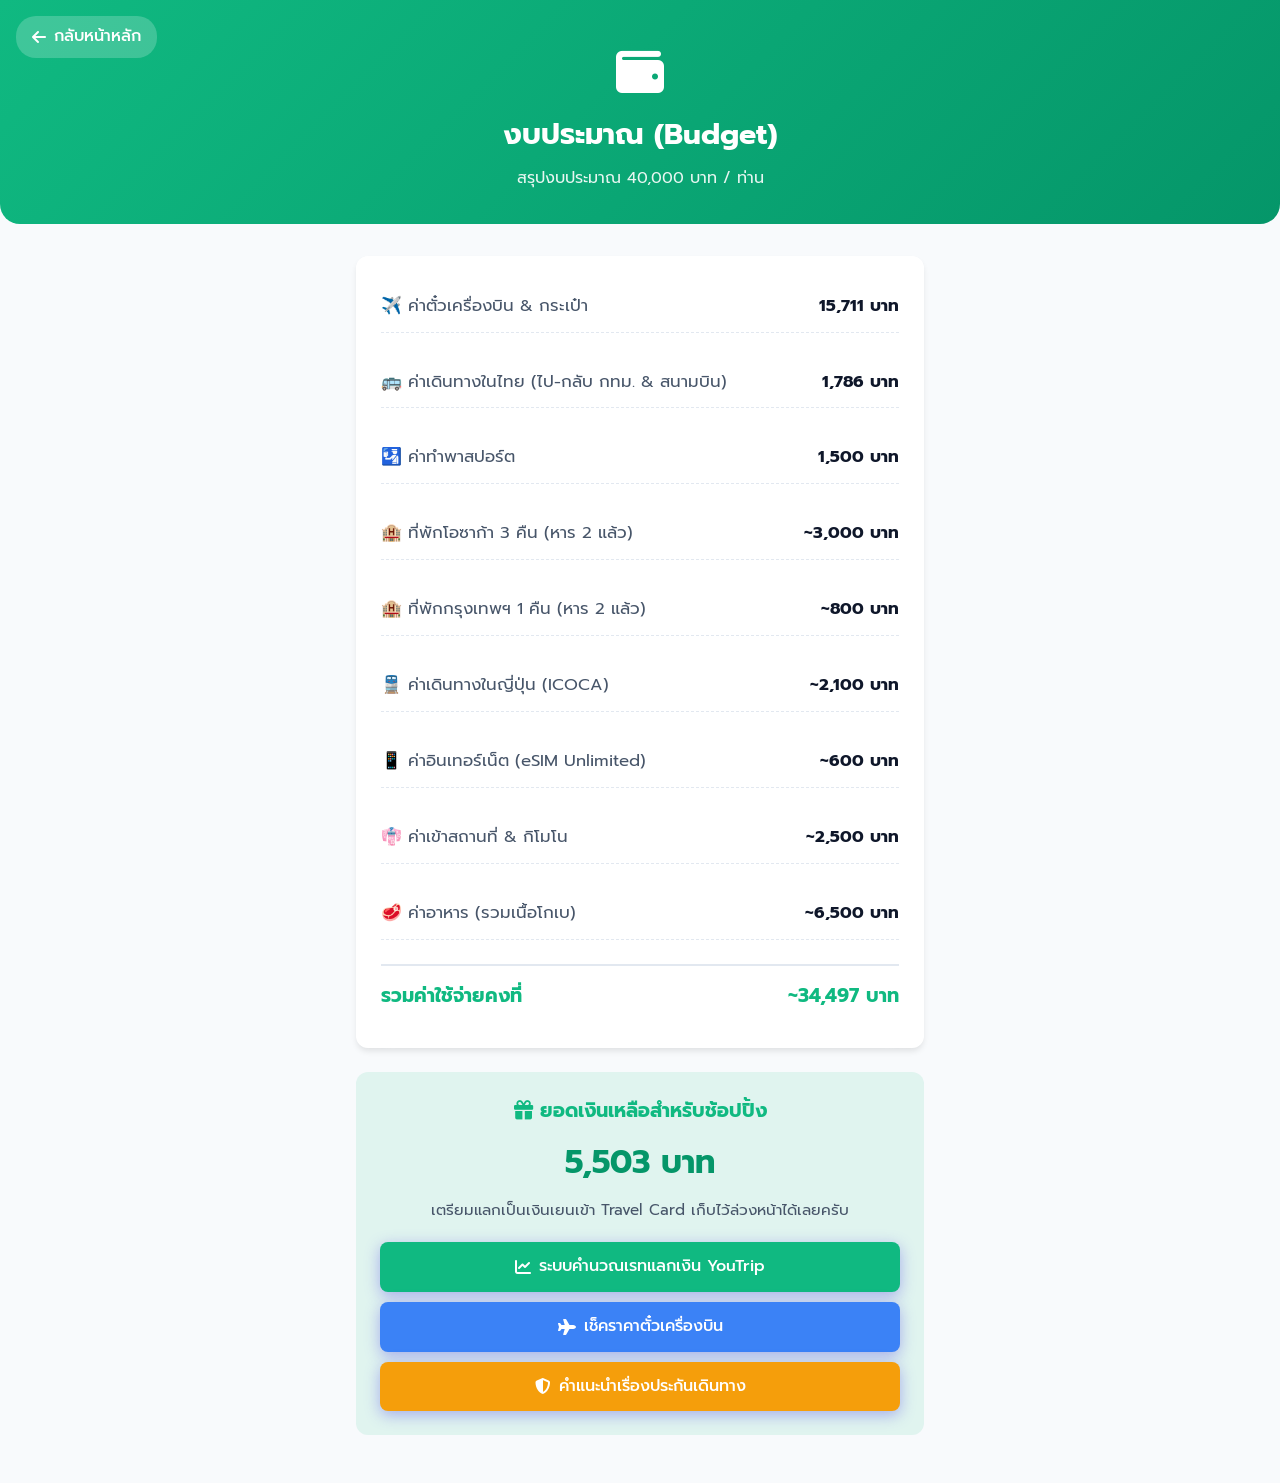
==== budget_tracker.html @ eeccd2e4 "Add files via upload" ====
<!DOCTYPE html>
<html lang="th">
<head>
    <meta charset="UTF-8">
    <meta name="viewport" content="width=device-width, initial-scale=1.0">
    <title>Budget & Finance | งบประมาณและการเงิน</title>
    <link rel="stylesheet" href="css/style.css">
    <link href="https://fonts.googleapis.com/css2?family=Inter:wght@300;400;500;600;700&family=Prompt:wght@300;400;500;600;700&display=swap" rel="stylesheet">
    <link rel="stylesheet" href="https://cdnjs.cloudflare.com/ajax/libs/font-awesome/6.4.0/css/all.min.css">
    <style>
        .page-header {
            background: linear-gradient(135deg, #10b981 0%, #059669 100%);
            color: white;
            padding: 3rem 1rem 2rem;
            text-align: center;
            border-radius: 0 0 20px 20px;
            margin-bottom: 2rem;
            position: relative;
        }
        .back-btn {
            position: absolute;
            top: 1rem;
            left: 1rem;
            color: white;
            text-decoration: none;
            display: flex;
            align-items: center;
            gap: 0.5rem;
            font-weight: 500;
            background: rgba(255,255,255,0.2);
            padding: 0.5rem 1rem;
            border-radius: 20px;
            transition: background 0.3s;
        }
        .back-btn:hover {
            background: rgba(255,255,255,0.3);
        }
        .activity-list li {
            display: flex;
            justify-content: space-between;
            border-bottom: 1px dashed #e2e8f0;
            padding: 12px 0;
            font-size: 1.05rem;
            color: #475569;
        }
        .activity-list li:last-child {
            border-bottom: none;
        }
        .activity-list li strong {
            color: #0f172a;
        }
    </style>
</head>
<body style="background-color: #f8fafc; font-family: 'Prompt', sans-serif;">
    <div class="page-header">
        <a href="index.html" class="back-btn"><i class="fa-solid fa-arrow-left"></i> กลับหน้าหลัก</a>
        <i class="fa-solid fa-wallet" style="font-size: 3rem; margin-bottom: 1rem;"></i>
        <h1 style="font-size: 1.8rem; font-family: 'Prompt', sans-serif;">งบประมาณ (Budget)</h1>
        <p style="opacity: 0.9; margin-top: 0.5rem;">สรุปงบประมาณ 40,000 บาท / ท่าน</p>
    </div>

    <div class="container" style="max-width: 600px; padding: 0 1rem; margin-bottom: 3rem;">
        
        <div class="glass-card" style=" background: white; padding: 1.5rem; border-radius: 12px; box-shadow: 0 4px 6px -1px rgba(0,0,0,0.1);">
            <ul class="activity-list">
                <li>
                    <span>✈️ ค่าตั๋วเครื่องบิน & กระเป๋า</span>
                    <strong>15,711 บาท</strong>
                </li>
                <li>
                    <span>🚌 ค่าเดินทางในไทย (ไป-กลับ กทม. & สนามบิน)</span>
                    <strong>1,786 บาท</strong>
                </li>
                <li>
                    <span>🛂 ค่าทำพาสปอร์ต</span>
                    <strong>1,500 บาท</strong>
                </li>
                <li>
                    <span>🏨 ที่พักโอซาก้า 3 คืน (หาร 2 แล้ว)</span>
                    <strong>~3,000 บาท</strong>
                </li>
                <li>
                    <span>🏨 ที่พักกรุงเทพฯ 1 คืน (หาร 2 แล้ว)</span>
                    <strong>~800 บาท</strong>
                </li>
                <li>
                    <span>🚆 ค่าเดินทางในญี่ปุ่น (ICOCA)</span>
                    <strong>~2,100 บาท</strong>
                </li>
                <li>
                    <span>📱 ค่าอินเทอร์เน็ต (eSIM Unlimited)</span>
                    <strong>~600 บาท</strong>
                </li>
                <li>
                    <span>👘 ค่าเข้าสถานที่ & กิโมโน</span>
                    <strong>~2,500 บาท</strong>
                </li>
                <li>
                    <span>🥩 ค่าอาหาร (รวมเนื้อโกเบ)</span>
                    <strong>~6,500 บาท</strong>
                </li>
                <li style="padding-top: 15px; margin-top: 10px; color: #10b981; font-size: 1.2rem; font-weight: 700; border-top: 2px solid #e2e8f0; border-bottom: none;">
                    <span style="color: #10b981;">รวมค่าใช้จ่ายคงที่</span>
                    <strong style="color: #10b981;">~34,497 บาท</strong>
                </li>
            </ul>
        </div>

        <div style="background: rgba(16, 185, 129, 0.1); padding: 1.5rem; border-radius: 12px; margin-top: 1.5rem; text-align: center;">
            <h3 style="color: #10b981; margin-bottom: 0.5rem; font-size: 1.2rem;"><i class="fa-solid fa-gift"></i> ยอดเงินเหลือสำหรับช้อปปิ้ง</h3>
            <p style="font-size: 2rem; font-weight: 700; color: #059669; margin: 10px 0;">5,503 บาท</p>
            <p style="font-size: 0.95rem; color: #475569; margin-bottom: 20px;">เตรียมแลกเป็นเงินเยนเข้า Travel Card เก็บไว้ล่วงหน้าได้เลยครับ</p>
            
            <div style="display: flex; flex-direction: column; gap: 10px;">
                <a href="exchange_tracker.html" class="btn btn-primary" style="background: #10b981; border: none; padding: 12px; font-size: 1rem; border-radius: 8px; font-weight: 500; display: flex; justify-content: center; align-items: center; gap: 8px;">
                    <i class="fa-solid fa-chart-line"></i> ระบบคำนวณเรทแลกเงิน YouTrip
                </a>
                <a href="flight_tracker.html" class="btn btn-primary" style="background: #3b82f6; border: none; padding: 12px; font-size: 1rem; border-radius: 8px; font-weight: 500; display: flex; justify-content: center; align-items: center; gap: 8px;">
                    <i class="fa-solid fa-plane"></i> เช็คราคาตั๋วเครื่องบิน
                </a>
                <a href="insurance_guide.html" class="btn btn-primary" style="background: #f59e0b; border: none; padding: 12px; font-size: 1rem; border-radius: 8px; font-weight: 500; display: flex; justify-content: center; align-items: center; gap: 8px;">
                    <i class="fa-solid fa-shield-halved"></i> คำแนะนำเรื่องประกันเดินทาง
                </a>
            </div>
        </div>

    </div>
</body>
</html>
---- css/style.css ----
:root {
    --primary: #4F46E5;
    --primary-light: #818CF8;
    --secondary: #EC4899;
    --dark: #0F172A;
    --light: #F8FAFC;
    --gray: #64748B;
    --glass-bg: rgba(255, 255, 255, 0.7);
    --glass-border: rgba(255, 255, 255, 0.3);
    --shadow: 0 8px 32px 0 rgba(31, 38, 135, 0.1);
}

* {
    margin: 0;
    padding: 0;
    box-sizing: border-box;
    scroll-behavior: smooth;
}

body {
    font-family: 'Prompt', 'Inter', sans-serif;
    background-color: var(--light);
    color: var(--dark);
    line-height: 1.6;
    overflow-x: hidden;
}

a {
    text-decoration: none;
    color: inherit;
}

ul {
    list-style: none;
}

.container {
    max-width: 1200px;
    margin: 0 auto;
    padding: 0 2rem;
}

.text-center {
    text-align: center;
}

/* Navbar */
.navbar {
    position: fixed;
    top: 0;
    width: 100%;
    z-index: 1000;
    background: rgba(255, 255, 255, 0.8);
    backdrop-filter: blur(10px);
    -webkit-backdrop-filter: blur(10px);
    border-bottom: 1px solid rgba(255,255,255,0.2);
    box-shadow: 0 2px 10px rgba(0,0,0,0.05);
    transition: all 0.3s ease;
}

.nav-container {
    max-width: 1200px;
    margin: 0 auto;
    padding: 1rem 2rem;
    display: flex;
    justify-content: space-between;
    align-items: center;
}

.logo {
    font-size: 1.5rem;
    font-weight: 700;
    color: var(--primary);
    display: flex;
    align-items: center;
    gap: 0.5rem;
}

.nav-links {
    display: flex;
    gap: 2rem;
}

.nav-links a {
    font-weight: 500;
    transition: color 0.3s ease;
    position: relative;
}

.nav-links a::after {
    content: '';
    position: absolute;
    width: 0;
    height: 2px;
    bottom: -4px;
    left: 0;
    background-color: var(--primary);
    transition: width 0.3s ease;
}

.nav-links a:hover {
    color: var(--primary);
}

.nav-links a:hover::after {
    width: 100%;
}

/* Hero Section */
.hero {
    height: 100vh;
    display: flex;
    align-items: center;
    justify-content: center;
    position: relative;
    padding-top: 60px;
    overflow: hidden;
}

.hero-bg {
    position: absolute;
    top: 0;
    left: 0;
    width: 100%;
    height: 100%;
    background: url('https://images.unsplash.com/photo-1493976040374-85c8e12f0c0e?q=80&w=2070&auto=format&fit=crop') no-repeat center center/cover;
    filter: brightness(0.7);
    z-index: -1;
    transform: scale(1.05);
    animation: zoomOut 20s infinite alternate;
}

@keyframes zoomOut {
    from { transform: scale(1.05); }
    to { transform: scale(1.15); }
}

.hero-content {
    text-align: center;
    color: white;
    max-width: 800px;
    padding: 2rem;
    background: rgba(0, 0, 0, 0.4);
    backdrop-filter: blur(8px);
    border-radius: 20px;
    border: 1px solid rgba(255,255,255,0.2);
    transform: translateY(20px);
    opacity: 0;
    animation: fadeInUp 1s forwards 0.5s;
}

@keyframes fadeInUp {
    to {
        transform: translateY(0);
        opacity: 1;
    }
}

.badge {
    background: linear-gradient(135deg, var(--primary), var(--secondary));
    padding: 0.5rem 1rem;
    border-radius: 30px;
    font-size: 0.9rem;
    font-weight: 600;
    text-transform: uppercase;
    letter-spacing: 1px;
    margin-bottom: 1rem;
    display: inline-block;
}

.hero-title {
    font-size: 4rem;
    font-weight: 700;
    margin-bottom: 1rem;
    line-height: 1.2;
}

.hero-subtitle {
    font-size: 1.2rem;
    margin-bottom: 2rem;
    color: #e2e8f0;
}

.hero-meta {
    display: flex;
    justify-content: center;
    gap: 2rem;
    margin-bottom: 2rem;
    flex-wrap: wrap;
}

.meta-item {
    display: flex;
    align-items: center;
    gap: 0.5rem;
    font-size: 1rem;
    background: rgba(255,255,255,0.2);
    padding: 0.5rem 1rem;
    border-radius: 10px;
}

.btn {
    display: inline-block;
    padding: 0.8rem 2rem;
    border-radius: 30px;
    font-weight: 600;
    transition: all 0.3s ease;
    cursor: pointer;
    border: none;
}

.btn-primary {
    background: var(--primary);
    color: white;
    box-shadow: 0 4px 15px rgba(79, 70, 229, 0.4);
}

.btn-primary:hover {
    background: var(--primary-light);
    transform: translateY(-2px);
    box-shadow: 0 6px 20px rgba(79, 70, 229, 0.6);
}

.btn-outline {
    background: transparent;
    border: 2px solid var(--primary);
    color: var(--primary);
}

.btn-outline:hover {
    background: var(--primary);
    color: white;
}

/* Sections */
.section {
    padding: 5rem 0;
}

.section-alt {
    background-color: #F1F5F9;
}

.section-header {
    margin-bottom: 3rem;
}

.section-header h2 {
    font-size: 2.5rem;
    color: var(--dark);
    margin-bottom: 0.5rem;
    display: flex;
    align-items: center;
    gap: 1rem;
}

.section-header p {
    color: var(--gray);
    font-size: 1.1rem;
}

.grid {
    display: grid;
    gap: 2rem;
}

.overview-grid {
    grid-template-columns: repeat(auto-fit, minmax(300px, 1fr));
}

.glass-card {
    background: var(--glass-bg);
    backdrop-filter: blur(16px);
    -webkit-backdrop-filter: blur(16px);
    border: 1px solid var(--glass-border);
    border-radius: 20px;
    padding: 2rem;
    box-shadow: var(--shadow);
    transition: transform 0.3s ease, box-shadow 0.3s ease;
}

.glass-card:hover {
    transform: translateY(-5px);
    box-shadow: 0 12px 40px 0 rgba(31, 38, 135, 0.15);
}

.card-icon {
    width: 60px;
    height: 60px;
    background: linear-gradient(135deg, rgba(79, 70, 229, 0.1), rgba(236, 72, 153, 0.1));
    color: var(--primary);
    border-radius: 50%;
    display: flex;
    align-items: center;
    justify-content: center;
    font-size: 1.5rem;
    margin-bottom: 1.5rem;
}

.card h3 {
    font-size: 1.3rem;
    margin-bottom: 1rem;
    color: var(--dark);
}

.card p {
    color: var(--gray);
    margin-bottom: 0.5rem;
}

/* Timeline */
.timeline {
    position: relative;
    max-width: 800px;
    margin: 0 auto;
}

.timeline::after {
    content: '';
    position: absolute;
    width: 4px;
    background-color: var(--primary-light);
    top: 0;
    bottom: 0;
    left: 20px;
    margin-left: -2px;
    border-radius: 2px;
}

.timeline-item {
    padding: 10px 40px;
    position: relative;
    background-color: inherit;
    width: 100%;
    margin-bottom: 2rem;
}

.timeline-dot {
    position: absolute;
    width: 20px;
    height: 20px;
    left: 10px;
    background-color: white;
    border: 4px solid var(--primary);
    top: 15px;
    border-radius: 50%;
    z-index: 1;
}

.timeline-date {
    position: relative;
    left: 0;
    top: 0;
    margin-bottom: 15px;
    font-weight: 700;
    font-size: 1.2rem;
    color: var(--primary);
}

.timeline-content {
    margin-top: 40px;
    padding: 2rem;
    border-left: 4px solid var(--secondary);
}

.timeline-content ol li {
    margin-bottom: 1rem;
    padding-left: 0.25rem;
}

.timeline-content ol li::marker {
    font-weight: 700;
    color: var(--primary);
}

.day-header {
    display: flex;
    justify-content: space-between;
    align-items: center;
    margin-bottom: 1.5rem;
    padding-bottom: 1rem;
    border-bottom: 1px solid rgba(0,0,0,0.05);
}

.day-tag {
    background: rgba(236, 72, 153, 0.1);
    color: var(--secondary);
    padding: 0.3rem 0.8rem;
    border-radius: 20px;
    font-size: 0.8rem;
    font-weight: 600;
}

.activity-list li {
    display: flex;
    gap: 1.5rem;
    margin-bottom: 1.5rem;
}

.activity-list li:last-child {
    margin-bottom: 0;
}

.time {
    font-weight: 600;
    color: var(--primary);
    min-width: 60px;
}

.activity h4 {
    color: var(--dark);
    margin-bottom: 0.3rem;
}

.activity p {
    color: var(--gray);
    font-size: 0.95rem;
}

.activity-img {
    width: 100%;
    max-height: 200px;
    object-fit: cover;
    border-radius: 12px;
    margin-top: 1rem;
    box-shadow: 0 4px 10px rgba(0,0,0,0.1);
    transition: transform 0.3s ease;
}

.activity-img:hover {
    transform: scale(1.02);
}

/* Flight Ticket UI */
.flight-ticket {
    background: #fff;
    border-radius: 12px;
    overflow: hidden;
    box-shadow: 0 4px 10px rgba(0,0,0,0.05);
    margin-top: 1rem;
    position: relative;
    border-left: 6px solid var(--primary);
}
.flight-header {
    background: #f8fafc;
    padding: 10px 15px;
    display: flex;
    justify-content: space-between;
    border-bottom: 1px dashed #cbd5e1;
    font-size: 0.85rem;
    color: #475569;
    font-weight: 500;
}
.flight-body {
    padding: 15px;
    display: flex;
    justify-content: space-between;
    align-items: center;
}
.flight-airport {
    text-align: center;
}
.flight-airport h2 {
    font-size: 1.4rem;
    color: var(--primary);
    margin-bottom: 0;
}
.flight-airport p {
    font-size: 0.85rem;
    color: var(--gray);
    margin-bottom: 0;
}
.flight-route {
    flex: 1;
    text-align: center;
    position: relative;
    padding: 0 15px;
}
.flight-line {
    border-top: 2px dashed #cbd5e1;
    width: 100%;
    margin: 10px 0;
    position: relative;
}
.flight-line i {
    position: absolute;
    top: -9px;
    left: 50%;
    transform: translateX(-50%);
    color: var(--primary);
    background: #fff;
    padding: 0 5px;
}

/* Daily Guide Layout */
.guide-container {
    display: flex;
    gap: 2rem;
    align-items: flex-start;
}
.guide-sidebar {
    width: 250px;
    position: sticky;
    top: 80px;
    background: rgba(255, 255, 255, 0.8);
    backdrop-filter: blur(10px);
    padding: 1.5rem;
    border-radius: 12px;
    box-shadow: 0 4px 10px rgba(0,0,0,0.05);
    border: 1px solid rgba(255,255,255,0.3);
}
.guide-sidebar h3 {
    margin-bottom: 1rem;
    color: var(--primary);
    font-size: 1.1rem;
}
.guide-nav {
    list-style: none;
}
.guide-nav li a {
    display: block;
    padding: 10px;
    color: var(--gray);
    text-decoration: none;
    border-radius: 6px;
    transition: all 0.3s ease;
    font-size: 0.95rem;
}
.guide-nav li a:hover, .guide-nav li a.active {
    background: rgba(79, 70, 229, 0.1);
    color: var(--primary);
    font-weight: 600;
}
.guide-content {
    flex: 1;
}

/* Emergency Box */
.emergency-box {
    background-color: #fef2f2;
    border-left: 4px solid #ef4444;
    padding: 1rem;
    margin-top: 1rem;
    border-radius: 0 8px 8px 0;
    font-size: 0.95rem;
}
.emergency-box h5 {
    color: #b91c1c;
    margin-bottom: 0.25rem;
    font-size: 1rem;
}

@media (max-width: 768px) {
    .guide-container {
        flex-direction: column;
    }
    .guide-sidebar {
        width: 100%;
        position: static;
        margin-bottom: 2rem;
    }
}

/* Checklist */
.checklist-grid {
    grid-template-columns: repeat(auto-fit, minmax(300px, 1fr));
}

.checklist-card {
    background: white;
    padding: 2rem;
    border-radius: 20px;
    box-shadow: 0 4px 15px rgba(0,0,0,0.02);
    border: 1px solid rgba(0,0,0,0.05);
}

.checklist-title {
    margin-bottom: 1.5rem;
    color: var(--primary);
    font-size: 1.2rem;
    border-bottom: 2px solid var(--light);
    padding-bottom: 0.5rem;
}

.check-item {
    display: flex;
    align-items: center;
    gap: 1rem;
    margin-bottom: 1rem;
    cursor: pointer;
    transition: all 0.2s;
}

.check-item:hover {
    transform: translateX(5px);
}

.check-item input[type="checkbox"] {
    width: 20px;
    height: 20px;
    cursor: pointer;
    accent-color: var(--primary);
}

.check-item span {
    color: var(--dark);
    font-size: 1.05rem;
}

.check-item input[type="checkbox"]:checked + span {
    text-decoration: line-through;
    color: var(--gray);
}

/* Footer */
footer {
    background: var(--dark);
    color: white;
    text-align: center;
    padding: 2rem 0;
}

/* Responsive */
@media (max-width: 768px) {
    .nav-container {
        flex-direction: column;
        gap: 1rem;
        padding: 1rem;
    }
    .container {
        padding: 0 1rem;
    }
    .nav-links {
        display: flex;
        overflow-x: auto;
        width: 100%;
        padding-bottom: 5px;
        gap: 1.5rem;
        justify-content: flex-start;
        -webkit-overflow-scrolling: touch;
        white-space: nowrap;
    }
    .nav-links::-webkit-scrollbar {
        height: 4px;
    }
    .nav-links::-webkit-scrollbar-thumb {
        background: var(--primary-light);
        border-radius: 4px;
    }
    
    .hero-title {
        font-size: 2rem !important;
    }
    .hero-subtitle {
        font-size: 1rem !important;
    }
    
    .glass-card {
        padding: 1.25rem !important;
    }
    
    .timeline::after {
        left: 20px;
    }
    
    .timeline-item {
        padding-left: 50px;
        padding-right: 5px;
    }
    
    .timeline-dot {
        left: 10px;
    }
    
    .timeline-date {
        position: relative;
        left: 0;
        top: 0;
        margin-bottom: 10px;
        font-size: 1.25rem;
        display: inline-block;
    }
    
    .timeline-content {
        margin-top: 10px;
        padding: 1.25rem;
    }
}

/* Boarding Pass Styles */
.flight-ticket {
    background: var(--surface);
    border: 2px solid var(--dark);
    border-radius: var(--radius-sm);
    position: relative;
    margin-bottom: 1.5rem;
    overflow: hidden;
    filter: drop-shadow(5px 5px 0px rgba(230, 0, 18, 0.1));
}

.flight-ticket::before, .flight-ticket::after {
    content: '';
    position: absolute;
    top: 50px;
    width: 20px;
    height: 20px;
    background: var(--light);
    border: 2px solid var(--dark);
    border-radius: 50%;
    z-index: 2;
}

.flight-ticket::before { left: -12px; border-right-color: transparent; transform: rotate(45deg); }
.flight-ticket::after { right: -12px; border-left-color: transparent; transform: rotate(45deg); }

.flight-ticket .flight-header {
    background: var(--dark);
    color: var(--light);
    padding: 1rem 1.5rem;
    display: flex;
    justify-content: space-between;
    font-weight: 600;
    text-transform: uppercase;
    letter-spacing: 1px;
}

.flight-ticket .flight-body {
    padding: 2rem 1.5rem;
    display: flex;
    justify-content: space-between;
    align-items: center;
    position: relative;
    border-top: 2px dashed var(--dark);
}

.flight-ticket .flight-airport h2 {
    font-size: 2.5rem;
    color: var(--primary);
    font-weight: 700;
}

.flight-ticket .flight-airport p {
    font-size: 1.1rem;
    font-weight: 600;
    color: var(--dark);
}

.flight-ticket .flight-route {
    flex: 1;
    text-align: center;
    padding: 0 1rem;
    position: relative;
}

.flight-ticket .flight-route .flight-line {
    border-bottom: 2px dashed var(--text-muted);
    position: relative;
    margin-bottom: 0.5rem;
}

.flight-ticket .flight-route .flight-line i {
    position: absolute;
    top: -10px;
    left: 50%;
    transform: translateX(-50%);
    background: var(--surface);
    padding: 0 10px;
    color: var(--primary);
    font-size: 1.2rem;
}
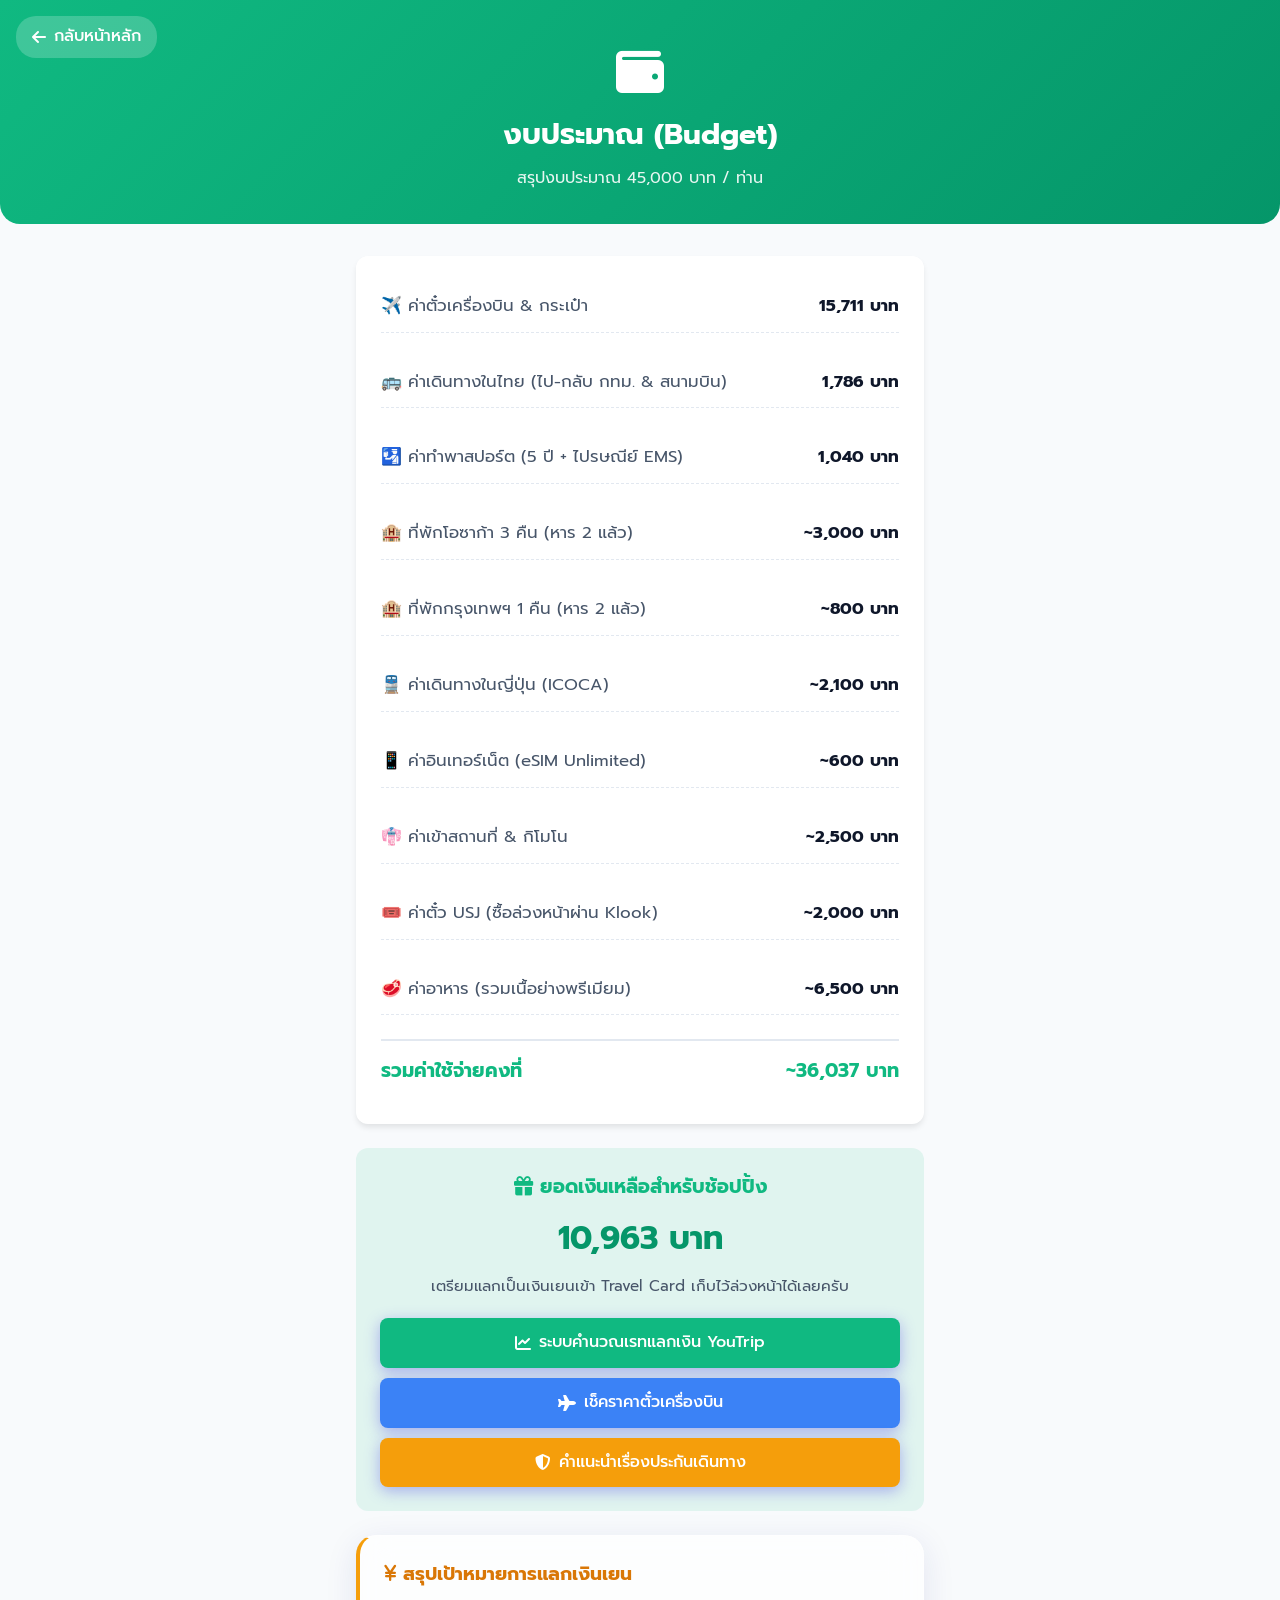
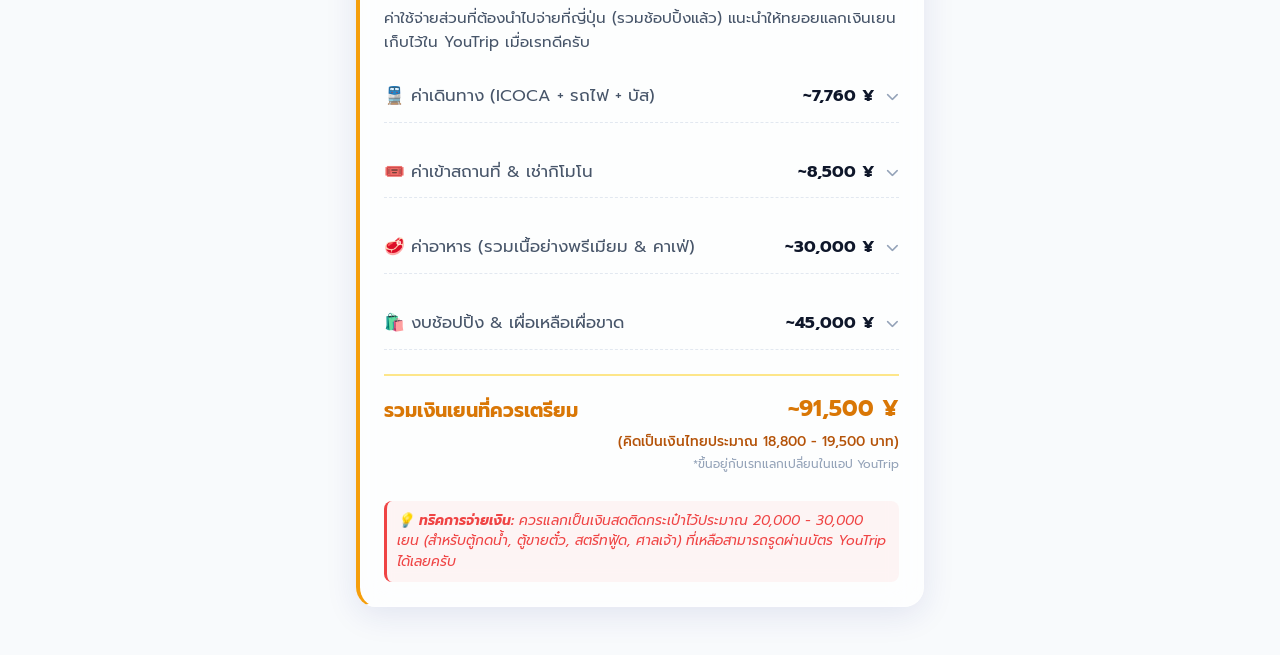
==== commit 1d76eed7: "Add files via upload" ====
--- a/budget_tracker.html
+++ b/budget_tracker.html
@@ -1,10 +1,15 @@
 <!DOCTYPE html>
 <html lang="th">
 <head>
+    <!-- ป้องกันการแคช (Anti-Caching) -->
+    <meta http-equiv="Cache-Control" content="no-cache, no-store, must-revalidate">
+    <meta http-equiv="Pragma" content="no-cache">
+    <meta http-equiv="Expires" content="0">
+
     <meta charset="UTF-8">
     <meta name="viewport" content="width=device-width, initial-scale=1.0">
     <title>Budget & Finance | งบประมาณและการเงิน</title>
-    <link rel="stylesheet" href="css/style.css">
+    <link rel="stylesheet" href="css/style.css?v=1786729775604">
     <link href="https://fonts.googleapis.com/css2?family=Inter:wght@300;400;500;600;700&family=Prompt:wght@300;400;500;600;700&display=swap" rel="stylesheet">
     <link rel="stylesheet" href="https://cdnjs.cloudflare.com/ajax/libs/font-awesome/6.4.0/css/all.min.css">
     <style>
@@ -56,7 +61,7 @@
         <a href="index.html" class="back-btn"><i class="fa-solid fa-arrow-left"></i> กลับหน้าหลัก</a>
         <i class="fa-solid fa-wallet" style="font-size: 3rem; margin-bottom: 1rem;"></i>
         <h1 style="font-size: 1.8rem; font-family: 'Prompt', sans-serif;">งบประมาณ (Budget)</h1>
-        <p style="opacity: 0.9; margin-top: 0.5rem;">สรุปงบประมาณ 40,000 บาท / ท่าน</p>
+        <p style="opacity: 0.9; margin-top: 0.5rem;">สรุปงบประมาณ 45,000 บาท / ท่าน</p>
     </div>
 
     <div class="container" style="max-width: 600px; padding: 0 1rem; margin-bottom: 3rem;">
@@ -72,8 +77,8 @@
                     <strong>1,786 บาท</strong>
                 </li>
                 <li>
-                    <span>🛂 ค่าทำพาสปอร์ต</span>
-                    <strong>1,500 บาท</strong>
+                    <span>🛂 ค่าทำพาสปอร์ต (5 ปี + ไปรษณีย์ EMS)</span>
+                    <strong>1,040 บาท</strong>
                 </li>
                 <li>
                     <span>🏨 ที่พักโอซาก้า 3 คืน (หาร 2 แล้ว)</span>
@@ -96,19 +101,23 @@
                     <strong>~2,500 บาท</strong>
                 </li>
                 <li>
-                    <span>🥩 ค่าอาหาร (รวมเนื้อโกเบ)</span>
+                    <span>🎟️ ค่าตั๋ว USJ (ซื้อล่วงหน้าผ่าน Klook)</span>
+                    <strong>~2,000 บาท</strong>
+                </li>
+                <li>
+                    <span>🥩 ค่าอาหาร (รวมเนื้อย่างพรีเมียม)</span>
                     <strong>~6,500 บาท</strong>
                 </li>
                 <li style="padding-top: 15px; margin-top: 10px; color: #10b981; font-size: 1.2rem; font-weight: 700; border-top: 2px solid #e2e8f0; border-bottom: none;">
                     <span style="color: #10b981;">รวมค่าใช้จ่ายคงที่</span>
-                    <strong style="color: #10b981;">~34,497 บาท</strong>
+                    <strong style="color: #10b981;">~36,037 บาท</strong>
                 </li>
             </ul>
         </div>
 
         <div style="background: rgba(16, 185, 129, 0.1); padding: 1.5rem; border-radius: 12px; margin-top: 1.5rem; text-align: center;">
             <h3 style="color: #10b981; margin-bottom: 0.5rem; font-size: 1.2rem;"><i class="fa-solid fa-gift"></i> ยอดเงินเหลือสำหรับช้อปปิ้ง</h3>
-            <p style="font-size: 2rem; font-weight: 700; color: #059669; margin: 10px 0;">5,503 บาท</p>
+            <p style="font-size: 2rem; font-weight: 700; color: #059669; margin: 10px 0;">10,963 บาท</p>
             <p style="font-size: 0.95rem; color: #475569; margin-bottom: 20px;">เตรียมแลกเป็นเงินเยนเข้า Travel Card เก็บไว้ล่วงหน้าได้เลยครับ</p>
             
             <div style="display: flex; flex-direction: column; gap: 10px;">
@@ -124,6 +133,81 @@
             </div>
         </div>
 
+        <div class="glass-card" style="margin-top: 1.5rem; padding: 1.5rem; border-left: 4px solid #f59e0b;">
+            <h3 style="color: #d97706; margin-bottom: 1rem;"><i class="fa-solid fa-yen-sign"></i> สรุปเป้าหมายการแลกเงินเยน</h3>
+            <p style="color: #475569; font-size: 0.95rem; margin-bottom: 1rem; line-height: 1.6;">ค่าใช้จ่ายส่วนที่ต้องนำไปจ่ายที่ญี่ปุ่น (รวมช้อปปิ้งแล้ว) แนะนำให้ทยอยแลกเงินเยนเก็บไว้ใน YouTrip เมื่อเรทดีครับ</p>
+            
+            <ul class="activity-list">
+                <li>
+                    <details style="width: 100%;">
+                        <summary style="display: flex; justify-content: space-between; align-items: center; width: 100%; cursor: pointer; list-style: none;">
+                            <span>🚆 ค่าเดินทาง (ICOCA + รถไฟ + บัส)</span>
+                            <strong>~7,760 ¥ <i class="fa-solid fa-chevron-down" style="font-size: 0.8rem; margin-left: 5px; color: #94a3b8;"></i></strong>
+                        </summary>
+                        <div style="padding: 10px 0 5px 25px; font-size: 0.9rem; color: #64748b; border-left: 2px solid #e2e8f0; margin-left: 10px; margin-top: 10px;">
+                            <div style="display: flex; justify-content: space-between; margin-bottom: 5px;"><span>• ค่ามัดจำบัตร ICOCA (ได้คืนตอนคืนบัตร)</span><span>500 ¥</span></div>
+                            <div style="display: flex; justify-content: space-between; margin-bottom: 5px;"><span>• Nankai ไป-กลับสนามบิน</span><span>1,860 ¥</span></div>
+                            <div style="display: flex; justify-content: space-between; margin-bottom: 5px;"><span>• ไป-กลับ Universal City (USJ)</span><span>780 ¥</span></div>
+                            <div style="display: flex; justify-content: space-between; margin-bottom: 5px;"><span>• ไป-กลับอูจิ & เกียวโต</span><span>~1,300 ¥</span></div>
+                            <div style="display: flex; justify-content: space-between;"><span>• รถไฟใต้ดินโอซาก้าตลอดทริป</span><span>~3,320 ¥</span></div>
+                        </div>
+                    </details>
+                </li>
+                <li>
+                    <details style="width: 100%;">
+                        <summary style="display: flex; justify-content: space-between; align-items: center; width: 100%; cursor: pointer; list-style: none;">
+                            <span>🎟️ ค่าเข้าสถานที่ & เช่ากิโมโน</span>
+                            <strong>~8,500 ¥ <i class="fa-solid fa-chevron-down" style="font-size: 0.8rem; margin-left: 5px; color: #94a3b8;"></i></strong>
+                        </summary>
+                        <div style="padding: 10px 0 5px 25px; font-size: 0.9rem; color: #64748b; border-left: 2px solid #e2e8f0; margin-left: 10px; margin-top: 10px;">
+                            <div style="display: flex; justify-content: space-between; margin-bottom: 5px;"><span>• ปราสาทโอซาก้า</span><span>600 ¥</span></div>
+                            <div style="display: flex; justify-content: space-between; margin-bottom: 5px;"><span>• จุดชมวิว Umeda Sky</span><span>1,500 ¥</span></div>
+                            <div style="display: flex; justify-content: space-between; margin-bottom: 5px;"><span>• วัดเบียวโดอิน (อูจิ)</span><span>600 ¥</span></div>
+                            <div style="display: flex; justify-content: space-between; margin-bottom: 5px;"><span>• วัดน้ำใส (เกียวโต)</span><span>400 ¥</span></div>
+                            <div style="display: flex; justify-content: space-between; margin-bottom: 5px;"><span>• หอคอย Tsutenkaku</span><span>900 ¥</span></div>
+                            <div style="display: flex; justify-content: space-between;"><span>• เช่าชุดกิโมโน (ราคาประมาณ)</span><span>~4,500 ¥</span></div>
+                        </div>
+                    </details>
+                </li>
+                <li>
+                    <details style="width: 100%;">
+                        <summary style="display: flex; justify-content: space-between; align-items: center; width: 100%; cursor: pointer; list-style: none;">
+                            <span>🥩 ค่าอาหาร (รวมเนื้อย่างพรีเมียม & คาเฟ่)</span>
+                            <strong>~30,000 ¥ <i class="fa-solid fa-chevron-down" style="font-size: 0.8rem; margin-left: 5px; color: #94a3b8;"></i></strong>
+                        </summary>
+                        <div style="padding: 10px 0 5px 25px; font-size: 0.9rem; color: #64748b; border-left: 2px solid #e2e8f0; margin-left: 10px; margin-top: 10px;">
+                            <div style="display: flex; justify-content: space-between; margin-bottom: 5px;"><span>• มื้อจัดเต็ม: เนื้อย่าง Yakiniku</span><span>~6,000 ¥</span></div>
+                            <div style="display: flex; justify-content: space-between; margin-bottom: 5px;"><span>• มื้อย่อย/คาเฟ่/ขนม (ตกวันละ 5-6 พันเยน)</span><span>~24,000 ¥</span></div>
+                        </div>
+                    </details>
+                </li>
+                <li>
+                    <details style="width: 100%;">
+                        <summary style="display: flex; justify-content: space-between; align-items: center; width: 100%; cursor: pointer; list-style: none;">
+                            <span>🛍️ งบช้อปปิ้ง & เผื่อเหลือเผื่อขาด</span>
+                            <strong>~45,000 ¥ <i class="fa-solid fa-chevron-down" style="font-size: 0.8rem; margin-left: 5px; color: #94a3b8;"></i></strong>
+                        </summary>
+                        <div style="padding: 10px 0 5px 25px; font-size: 0.9rem; color: #64748b; border-left: 2px solid #e2e8f0; margin-left: 10px; margin-top: 10px;">
+                            <div style="display: flex; justify-content: space-between; margin-bottom: 5px;"><span>• ของฝาก / เครื่องสำอาง / ฟิกเกอร์</span><span>~45,000 ¥</span></div>
+                            <div style="font-size: 0.85rem; color: #ef4444; margin-top: 10px;">*ยอดนี้เทียบเท่าประมาณ 1 หมื่นกว่าบาท สามารถปรับลด/เพิ่มได้ตามต้องการ</div>
+                        </div>
+                    </details>
+                </li>
+                <li style="padding-top: 15px; margin-top: 10px; color: #d97706; border-top: 2px solid #fde68a; border-bottom: none; display: flex; justify-content: space-between; align-items: flex-start; flex-wrap: wrap;">
+                    <span style="color: #d97706; font-size: 1.2rem; font-weight: 700; padding-top: 5px;">รวมเงินเยนที่ควรเตรียม</span>
+                    <div style="text-align: right;">
+                        <strong style="color: #d97706; font-size: 1.4rem;">~91,500 ¥</strong>
+                        <div style="font-size: 0.85rem; color: #b45309; font-weight: 500; margin-top: 4px;">(คิดเป็นเงินไทยประมาณ 18,800 - 19,500 บาท)</div>
+                        <div style="font-size: 0.75rem; color: #94a3b8; font-weight: 400; margin-top: 2px;">*ขึ้นอยู่กับเรทแลกเปลี่ยนในแอป YouTrip</div>
+                    </div>
+                </li>
+            </ul>
+            <div style="background: rgba(239, 68, 68, 0.05); padding: 10px; border-radius: 8px; margin-top: 15px; border-left: 3px solid #ef4444;">
+                <p style="color: #ef4444; font-size: 0.85rem; margin-bottom: 0; line-height: 1.5;"><em><strong>💡 ทริคการจ่ายเงิน:</strong> ควรแลกเป็นเงินสดติดกระเป๋าไว้ประมาณ 20,000 - 30,000 เยน (สำหรับตู้กดน้ำ, ตู้ขายตั๋ว, สตรีทฟู้ด, ศาลเจ้า) ที่เหลือสามารถรูดผ่านบัตร YouTrip ได้เลยครับ</em></p>
+            </div>
+        </div>
+
+
     </div>
 </body>
 </html>
--- a/css/style.css
+++ b/css/style.css
@@ -768,3 +768,234 @@
     color: var(--primary);
     font-size: 1.2rem;
 }
+
+
+/* UI Enhancements for Daily Guide */
+.badge {
+    display: inline-block;
+    padding: 3px 8px;
+    border-radius: 6px;
+    font-size: 0.8rem;
+    font-weight: 600;
+    margin-right: 5px;
+    margin-bottom: 5px;
+}
+.badge-icoca { background: #0ea5e9;
+    color: white;
+}
+.badge-walk { background: #f1f5f9;
+    color: #475569;
+    border: 1px solid #cbd5e1;
+}
+.badge-train-nankai { background: #f97316; /* Orange */
+    color: white;
+}
+.badge-train-midosuji { background: #ef4444; /* Red */
+    color: white;
+}
+.badge-train-sakaisuji { background: #795548; /* Brown */
+    color: white;
+}
+.badge-train-jr { background: #3b82f6; /* Blue */
+    color: white;
+}
+.badge-train-hankyu { background: #8b5a2b; /* Maroon/Brown */
+    color: white;
+}
+.badge-train-chuo { background: #10b981; /* Green */
+    color: white;
+}
+.badge-train-sennichimae { background: #ec4899; /* Pink */
+    color: white;
+}
+.badge-bus { background: #8b5cf6; /* Purple */
+    color: white;
+}
+
+.route-flow {
+    background-color: #f8fafc;
+    border: 1px solid #e2e8f0;
+    border-radius: 8px;
+    padding: 10px 15px;
+    margin-bottom: 1rem;
+    font-size: 0.9rem;
+    color: #334155;
+    font-weight: 500;
+    line-height: 1.6;
+}
+.route-flow span {
+    display: inline-flex;
+    align-items: center;
+    gap: 4px;
+}
+.route-flow i {
+    color: #94a3b8;
+    margin: 0 5px;
+    font-size: 0.8rem;
+}
+
+.details-btn {
+    background: #f1f5f9;
+    border: 1px solid #cbd5e1;
+    padding: 8px 15px;
+    border-radius: 6px;
+    cursor: pointer;
+    font-size: 0.85rem;
+    font-weight: 600;
+    color: #4f46e5;
+    display: inline-flex;
+    align-items: center;
+    gap: 8px;
+    transition: all 0.2s;
+    user-select: none;
+}
+.details-btn:hover {
+    background: #e2e8f0;
+}
+details[open] .details-btn i.fa-chevron-down {
+    transform: rotate(180deg);
+}
+.details-content {
+    background: white;
+    border-left: 3px solid #4f46e5;
+    padding: 15px;
+    margin-top: 10px;
+    border-radius: 0 8px 8px 0;
+    box-shadow: 0 2px 10px rgba(0,0,0,0.02);
+}
+
+
+
+/* --- Premium Boarding Pass Redesign --- */
+.boarding-pass {
+    background: #ffffff;
+    border-radius: 12px;
+    box-shadow: 0 10px 25px rgba(0, 0, 0, 0.08);
+    overflow: hidden;
+    display: flex;
+    flex-direction: column;
+    margin-bottom: 20px;
+    transition: transform 0.3s ease, box-shadow 0.3s ease;
+    border: 1px solid #e2e8f0;
+}
+.boarding-pass:hover {
+    transform: translateY(-5px);
+    box-shadow: 0 15px 35px rgba(0, 0, 0, 0.12);
+}
+.bp-header {
+    padding: 12px 20px;
+    color: white;
+    display: flex;
+    justify-content: space-between;
+    align-items: center;
+    font-weight: bold;
+    font-size: 0.95rem;
+}
+.bp-header.vietjet {
+    background: linear-gradient(135deg, #ef4444, #f59e0b);
+}
+.bp-header.peach {
+    background: linear-gradient(135deg, #ec4899, #a855f7);
+}
+.bp-body {
+    padding: 25px 20px;
+    display: flex;
+    justify-content: space-between;
+    align-items: center;
+    border-bottom: 2px dashed #cbd5e1;
+}
+.bp-airport {
+    text-align: center;
+    width: 60px;
+}
+.bp-airport h2 {
+    font-size: 2.2rem;
+    margin: 0;
+    color: #1e293b;
+    font-weight: 800;
+    line-height: 1.1;
+    letter-spacing: -1px;
+}
+.bp-airport p {
+    margin: 5px 0 0;
+    color: #64748b;
+    font-size: 0.9rem;
+    font-weight: 700;
+}
+.bp-route {
+    flex: 1;
+    display: flex;
+    flex-direction: column;
+    align-items: center;
+    padding: 0 15px;
+}
+.bp-plane-icon {
+    font-size: 1.2rem;
+    color: #94a3b8;
+    margin-bottom: 5px;
+}
+.bp-line {
+    width: 100%;
+    height: 2px;
+    background: repeating-linear-gradient(to right, #cbd5e1 0, #cbd5e1 6px, transparent 6px, transparent 12px);
+    position: relative;
+}
+.bp-route-text {
+    font-size: 0.75rem;
+    color: #64748b;
+    margin-top: 5px;
+    font-weight: 600;
+}
+.bp-footer {
+    padding: 15px 20px;
+    background: #f8fafc;
+    display: flex;
+    justify-content: space-between;
+    align-items: center;
+}
+.bp-details {
+    display: flex;
+    gap: 25px;
+}
+.bp-detail-item span {
+    display: block;
+    font-size: 0.7rem;
+    color: #94a3b8;
+    text-transform: uppercase;
+    letter-spacing: 0.5px;
+    margin-bottom: 2px;
+}
+.bp-detail-item strong {
+    font-size: 1rem;
+    color: #334155;
+    font-weight: 700;
+}
+.bp-barcode {
+    height: 35px;
+    width: 80px;
+    background-image: repeating-linear-gradient(
+        to right,
+        #334155 0,
+        #334155 2px,
+        transparent 2px,
+        transparent 4px,
+        #334155 4px,
+        #334155 7px,
+        transparent 7px,
+        transparent 9px,
+        #334155 9px,
+        #334155 10px,
+        transparent 10px,
+        transparent 12px,
+        #334155 12px,
+        #334155 15px,
+        transparent 15px,
+        transparent 18px
+    );
+    opacity: 0.7;
+}
+@media (max-width: 400px) {
+    .bp-details { gap: 15px; }
+    .bp-airport h2 { font-size: 1.8rem; }
+    .bp-barcode { display: none; } /* Hide barcode on very small screens to save space */
+}
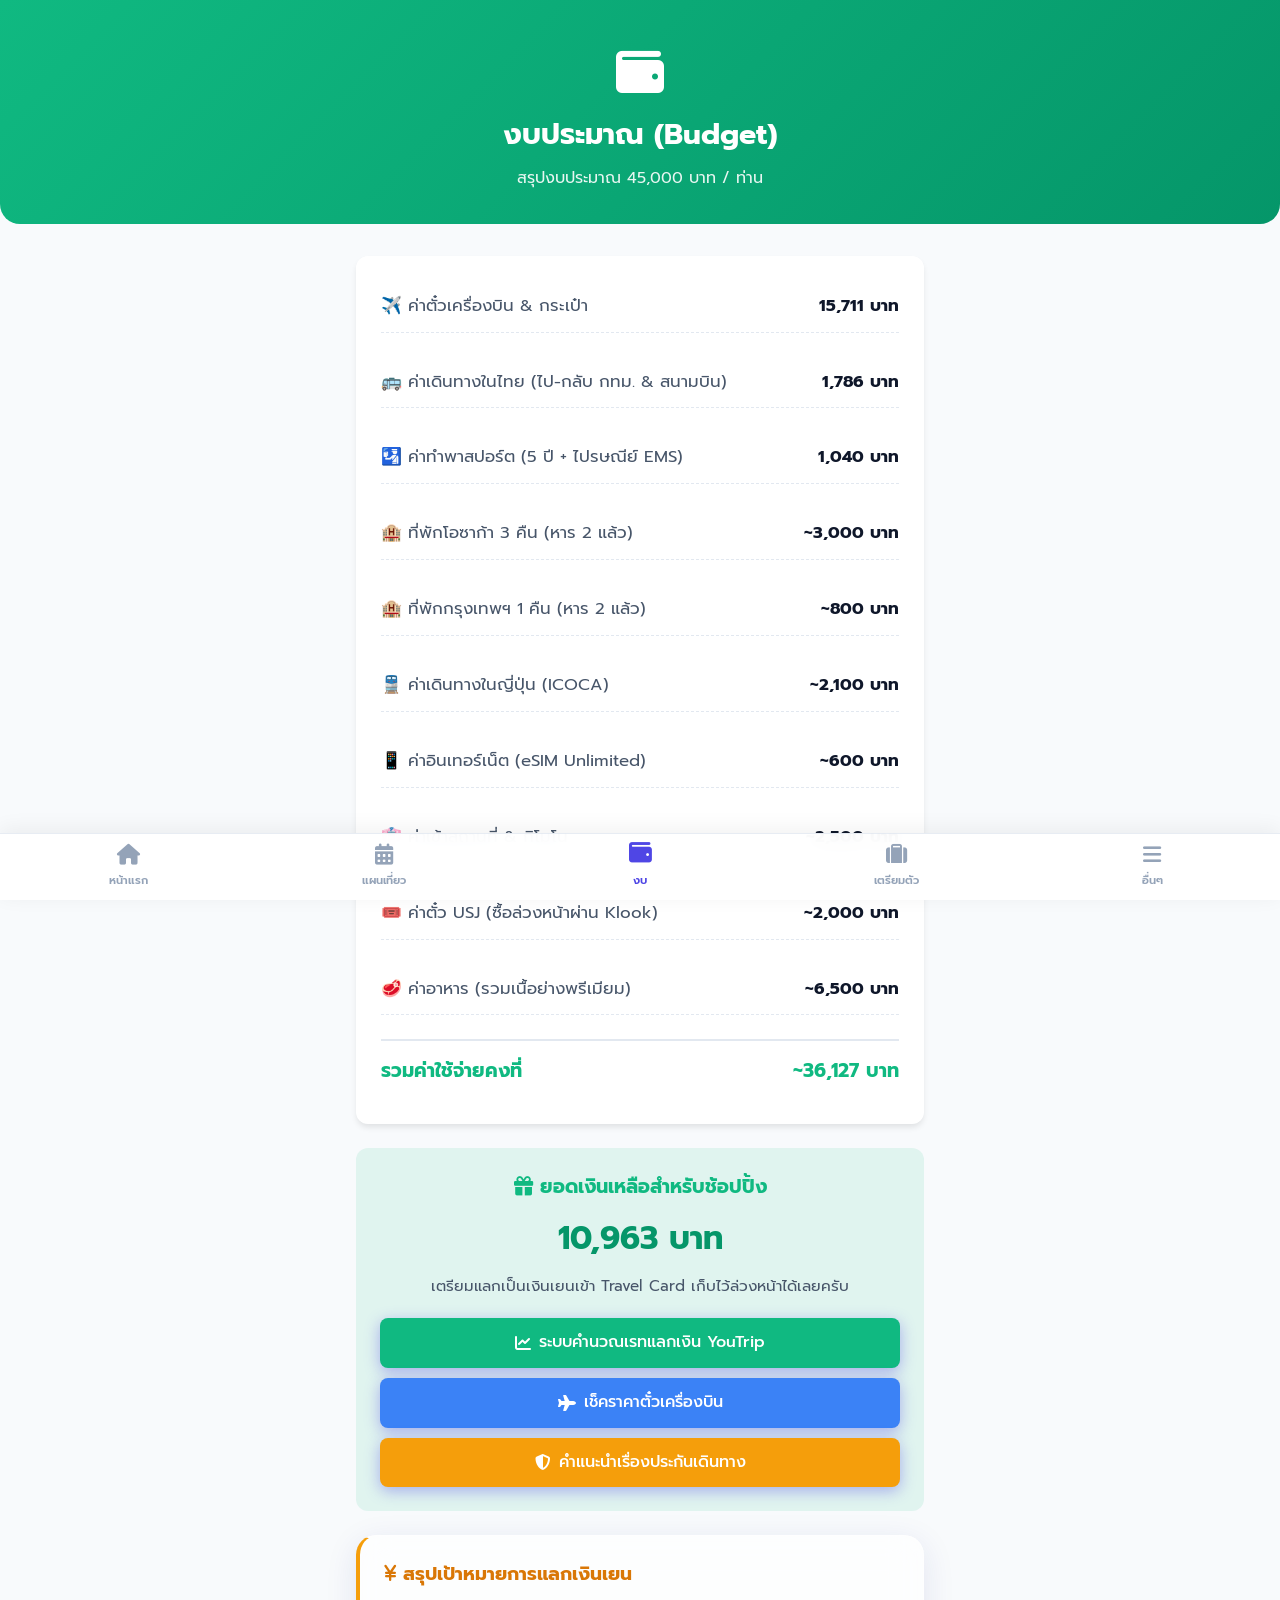
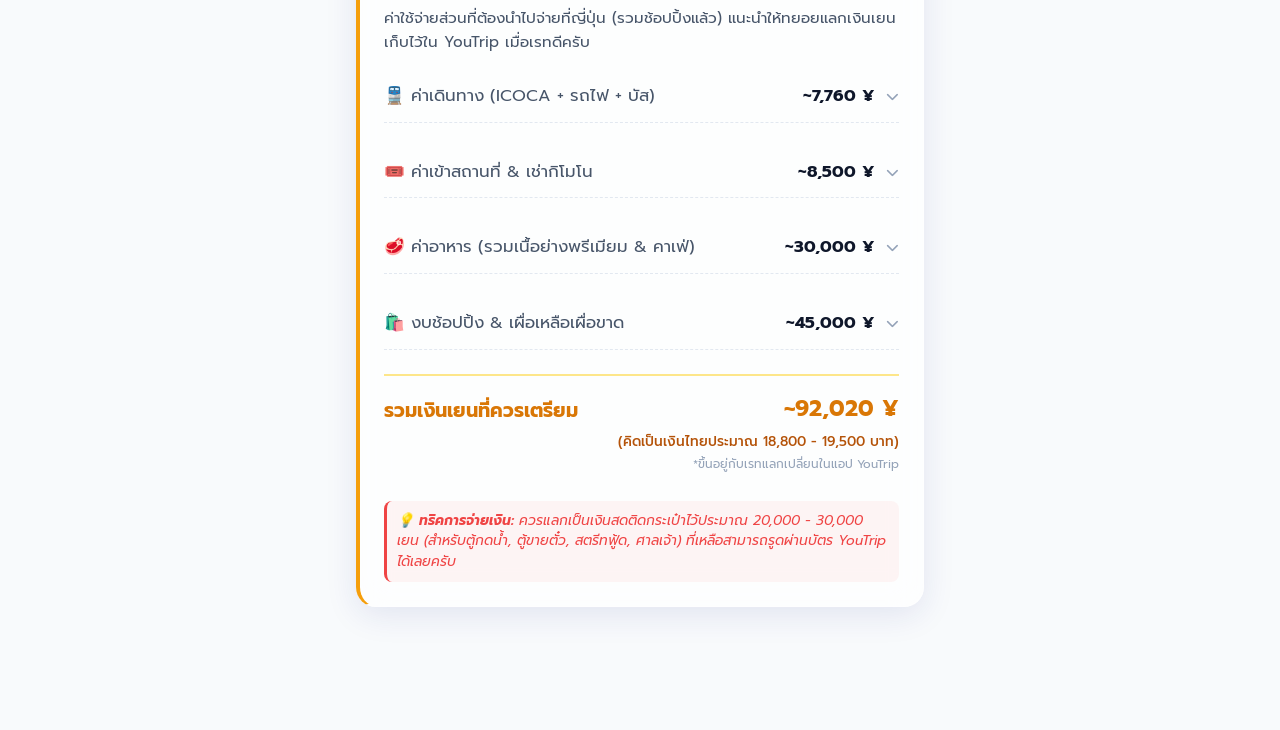
==== commit dfaffd66: "Add files via upload" ====
--- a/budget_tracker.html
+++ b/budget_tracker.html
@@ -9,7 +9,7 @@
     <meta charset="UTF-8">
     <meta name="viewport" content="width=device-width, initial-scale=1.0">
     <title>Budget & Finance | งบประมาณและการเงิน</title>
-    <link rel="stylesheet" href="css/style.css?v=1786729775604">
+    <link rel="stylesheet" href="css/style.css?v=1786905098406">
     <link href="https://fonts.googleapis.com/css2?family=Inter:wght@300;400;500;600;700&family=Prompt:wght@300;400;500;600;700&display=swap" rel="stylesheet">
     <link rel="stylesheet" href="https://cdnjs.cloudflare.com/ajax/libs/font-awesome/6.4.0/css/all.min.css">
     <style>
@@ -58,7 +58,7 @@
 </head>
 <body style="background-color: #f8fafc; font-family: 'Prompt', sans-serif;">
     <div class="page-header">
-        <a href="index.html" class="back-btn"><i class="fa-solid fa-arrow-left"></i> กลับหน้าหลัก</a>
+        
         <i class="fa-solid fa-wallet" style="font-size: 3rem; margin-bottom: 1rem;"></i>
         <h1 style="font-size: 1.8rem; font-family: 'Prompt', sans-serif;">งบประมาณ (Budget)</h1>
         <p style="opacity: 0.9; margin-top: 0.5rem;">สรุปงบประมาณ 45,000 บาท / ท่าน</p>
@@ -110,7 +110,7 @@
                 </li>
                 <li style="padding-top: 15px; margin-top: 10px; color: #10b981; font-size: 1.2rem; font-weight: 700; border-top: 2px solid #e2e8f0; border-bottom: none;">
                     <span style="color: #10b981;">รวมค่าใช้จ่ายคงที่</span>
-                    <strong style="color: #10b981;">~36,037 บาท</strong>
+                    <strong style="color: #10b981;">~36,127 บาท</strong>
                 </li>
             </ul>
         </div>
@@ -196,7 +196,7 @@
                 <li style="padding-top: 15px; margin-top: 10px; color: #d97706; border-top: 2px solid #fde68a; border-bottom: none; display: flex; justify-content: space-between; align-items: flex-start; flex-wrap: wrap;">
                     <span style="color: #d97706; font-size: 1.2rem; font-weight: 700; padding-top: 5px;">รวมเงินเยนที่ควรเตรียม</span>
                     <div style="text-align: right;">
-                        <strong style="color: #d97706; font-size: 1.4rem;">~91,500 ¥</strong>
+                        <strong style="color: #d97706; font-size: 1.4rem;">~92,020 ¥</strong>
                         <div style="font-size: 0.85rem; color: #b45309; font-weight: 500; margin-top: 4px;">(คิดเป็นเงินไทยประมาณ 18,800 - 19,500 บาท)</div>
                         <div style="font-size: 0.75rem; color: #94a3b8; font-weight: 400; margin-top: 2px;">*ขึ้นอยู่กับเรทแลกเปลี่ยนในแอป YouTrip</div>
                     </div>
@@ -209,5 +209,48 @@
 
 
     </div>
-</body>
-</html>
+
+    
+    <!-- Bottom Navigation Bar -->
+    <nav class="bottom-nav">
+        <a href="index.html" class="nav-item" id="nav-home">
+            <i class="fa-solid fa-house"></i>
+            <span>หน้าแรก</span>
+        </a>
+        <a href="daily_guide.html" class="nav-item" id="nav-plan">
+            <i class="fa-solid fa-calendar-days"></i>
+            <span>แผนเที่ยว</span>
+        </a>
+        <a href="budget_tracker.html" class="nav-item" id="nav-budget">
+            <i class="fa-solid fa-wallet"></i>
+            <span>งบ</span>
+        </a>
+        <a href="prep_list.html" class="nav-item" id="nav-prep">
+            <i class="fa-solid fa-suitcase"></i>
+            <span>เตรียมตัว</span>
+        </a>
+        <a href="menu.html" class="nav-item" id="nav-menu">
+            <i class="fa-solid fa-bars"></i>
+            <span>อื่นๆ</span>
+        </a>
+    </nav>
+    <script>
+        // Highlight active nav item
+        document.addEventListener('DOMContentLoaded', () => {
+            const path = window.location.pathname;
+            const page = path.split('/').pop() || 'index.html';
+            
+            if (page === 'index.html') {
+                document.getElementById('nav-home')?.classList.add('active');
+            } else if (page === 'daily_guide.html') {
+                document.getElementById('nav-plan')?.classList.add('active');
+            } else if (page === 'budget_tracker.html' || page === 'exchange_tracker.html') {
+                document.getElementById('nav-budget')?.classList.add('active');
+            } else if (page === 'prep_list.html') {
+                document.getElementById('nav-prep')?.classList.add('active');
+            } else if (['menu.html', 'newbie_guide.html', 'tax_guide.html', 'insurance_guide.html', 'immigration_en.html'].includes(page)) {
+                document.getElementById('nav-menu')?.classList.add('active');
+            }
+        });
+    </script>
+</body>
--- a/css/style.css
+++ b/css/style.css
@@ -23,6 +23,7 @@
     color: var(--dark);
     line-height: 1.6;
     overflow-x: hidden;
+    padding-bottom: 75px;
 }
 
 a {
@@ -999,3 +1000,61 @@
     .bp-airport h2 { font-size: 1.8rem; }
     .bp-barcode { display: none; } /* Hide barcode on very small screens to save space */
 }
+
+
+/* --- Bottom Navigation (PWA style) --- */
+.bottom-nav {
+    position: fixed;
+    bottom: 0;
+    left: 0;
+    width: 100%;
+    background: rgba(255, 255, 255, 0.95);
+    backdrop-filter: blur(10px);
+    -webkit-backdrop-filter: blur(10px);
+    display: flex;
+    justify-content: space-around;
+    padding: 10px 0 calc(10px + env(safe-area-inset-bottom, 0px));
+    box-shadow: 0 -4px 20px rgba(0,0,0,0.06);
+    z-index: 1000;
+    border-top: 1px solid rgba(226, 232, 240, 0.8);
+}
+.bottom-nav .nav-item {
+    display: flex;
+    flex-direction: column;
+    align-items: center;
+    color: #94a3b8;
+    text-decoration: none;
+    font-size: 0.7rem;
+    font-weight: 600;
+    gap: 5px;
+    flex: 1;
+    transition: all 0.2s ease;
+    -webkit-tap-highlight-color: transparent;
+}
+.bottom-nav .nav-item i {
+    font-size: 1.3rem;
+    margin-bottom: 2px;
+    transition: transform 0.2s cubic-bezier(0.175, 0.885, 0.32, 1.275);
+}
+.bottom-nav .nav-item.active {
+    color: var(--primary);
+}
+.bottom-nav .nav-item.active i {
+    transform: translateY(-2px) scale(1.1);
+}
+.bottom-nav .nav-item:active {
+    transform: scale(0.95);
+}
+
+/* Hide top nav links on mobile to encourage bottom nav usage */
+
+
+
+/* Fix Anchor Scrolling */
+html {
+    scroll-behavior: smooth;
+}
+
+section[id^="day"] {
+    scroll-margin-top: 100px;
+}
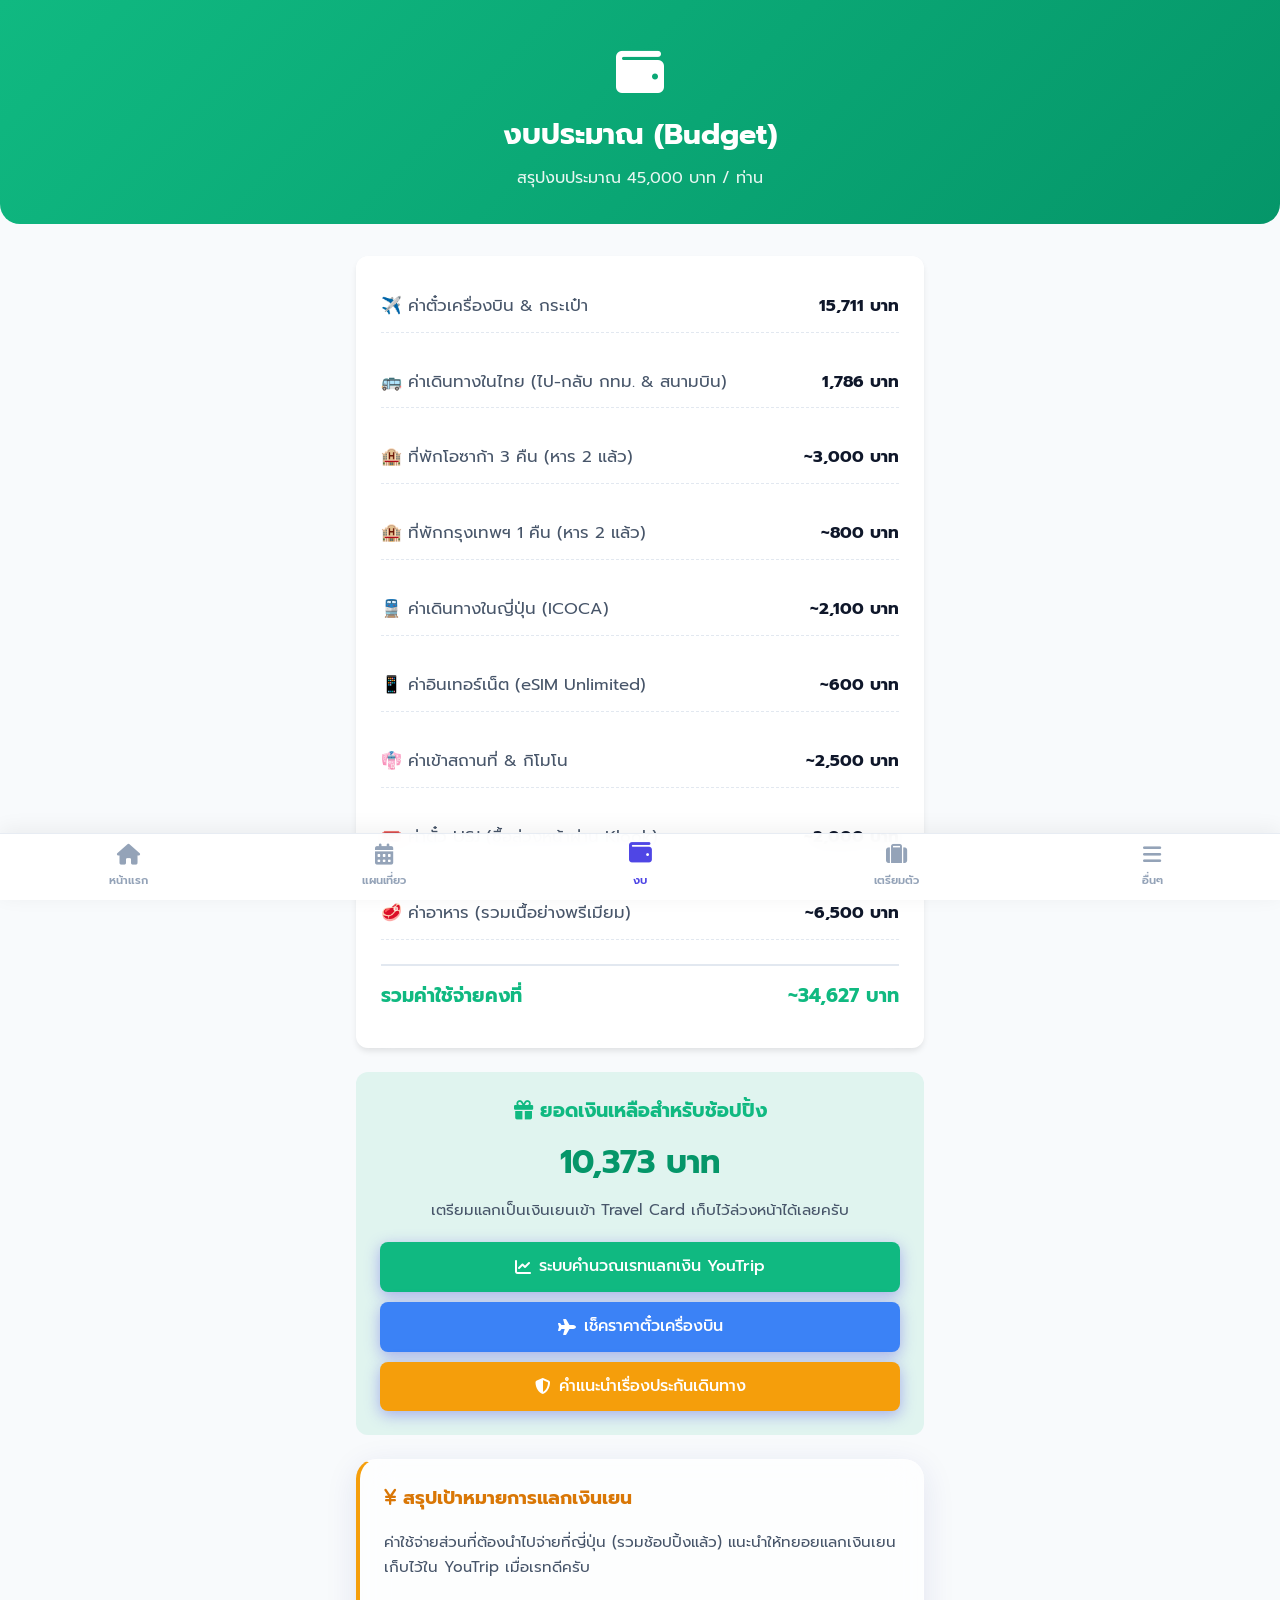
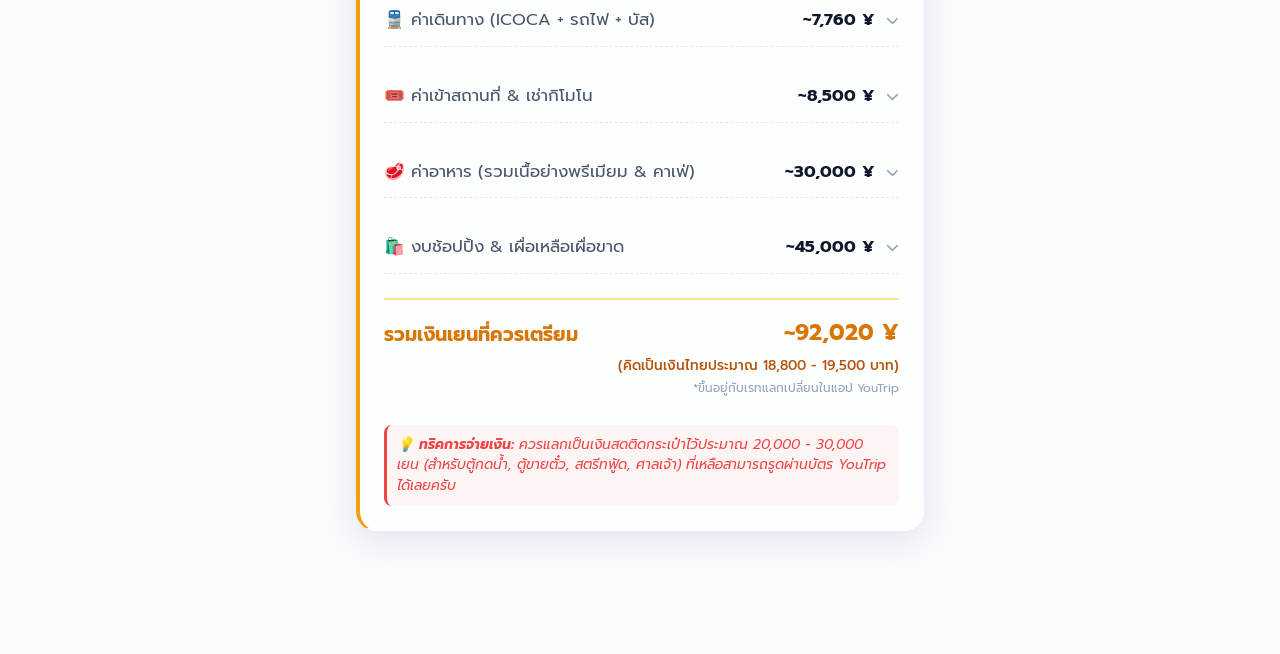
==== commit ecfe6746: "Add files via upload" ====
--- a/budget_tracker.html
+++ b/budget_tracker.html
@@ -9,7 +9,7 @@
     <meta charset="UTF-8">
     <meta name="viewport" content="width=device-width, initial-scale=1.0">
     <title>Budget & Finance | งบประมาณและการเงิน</title>
-    <link rel="stylesheet" href="css/style.css?v=1786905098406">
+    <link rel="stylesheet" href="css/style.css?v=1791030778888">
     <link href="https://fonts.googleapis.com/css2?family=Inter:wght@300;400;500;600;700&family=Prompt:wght@300;400;500;600;700&display=swap" rel="stylesheet">
     <link rel="stylesheet" href="https://cdnjs.cloudflare.com/ajax/libs/font-awesome/6.4.0/css/all.min.css">
     <style>
@@ -76,10 +76,7 @@
                     <span>🚌 ค่าเดินทางในไทย (ไป-กลับ กทม. & สนามบิน)</span>
                     <strong>1,786 บาท</strong>
                 </li>
-                <li>
-                    <span>🛂 ค่าทำพาสปอร์ต (5 ปี + ไปรษณีย์ EMS)</span>
-                    <strong>1,040 บาท</strong>
-                </li>
+                
                 <li>
                     <span>🏨 ที่พักโอซาก้า 3 คืน (หาร 2 แล้ว)</span>
                     <strong>~3,000 บาท</strong>
@@ -110,14 +107,14 @@
                 </li>
                 <li style="padding-top: 15px; margin-top: 10px; color: #10b981; font-size: 1.2rem; font-weight: 700; border-top: 2px solid #e2e8f0; border-bottom: none;">
                     <span style="color: #10b981;">รวมค่าใช้จ่ายคงที่</span>
-                    <strong style="color: #10b981;">~36,127 บาท</strong>
+                    <strong style="color: #10b981;">~34,627 บาท</strong>
                 </li>
             </ul>
         </div>
 
         <div style="background: rgba(16, 185, 129, 0.1); padding: 1.5rem; border-radius: 12px; margin-top: 1.5rem; text-align: center;">
             <h3 style="color: #10b981; margin-bottom: 0.5rem; font-size: 1.2rem;"><i class="fa-solid fa-gift"></i> ยอดเงินเหลือสำหรับช้อปปิ้ง</h3>
-            <p style="font-size: 2rem; font-weight: 700; color: #059669; margin: 10px 0;">10,963 บาท</p>
+            <p style="font-size: 2rem; font-weight: 700; color: #059669; margin: 10px 0;">10,373 บาท</p>
             <p style="font-size: 0.95rem; color: #475569; margin-bottom: 20px;">เตรียมแลกเป็นเงินเยนเข้า Travel Card เก็บไว้ล่วงหน้าได้เลยครับ</p>
             
             <div style="display: flex; flex-direction: column; gap: 10px;">
